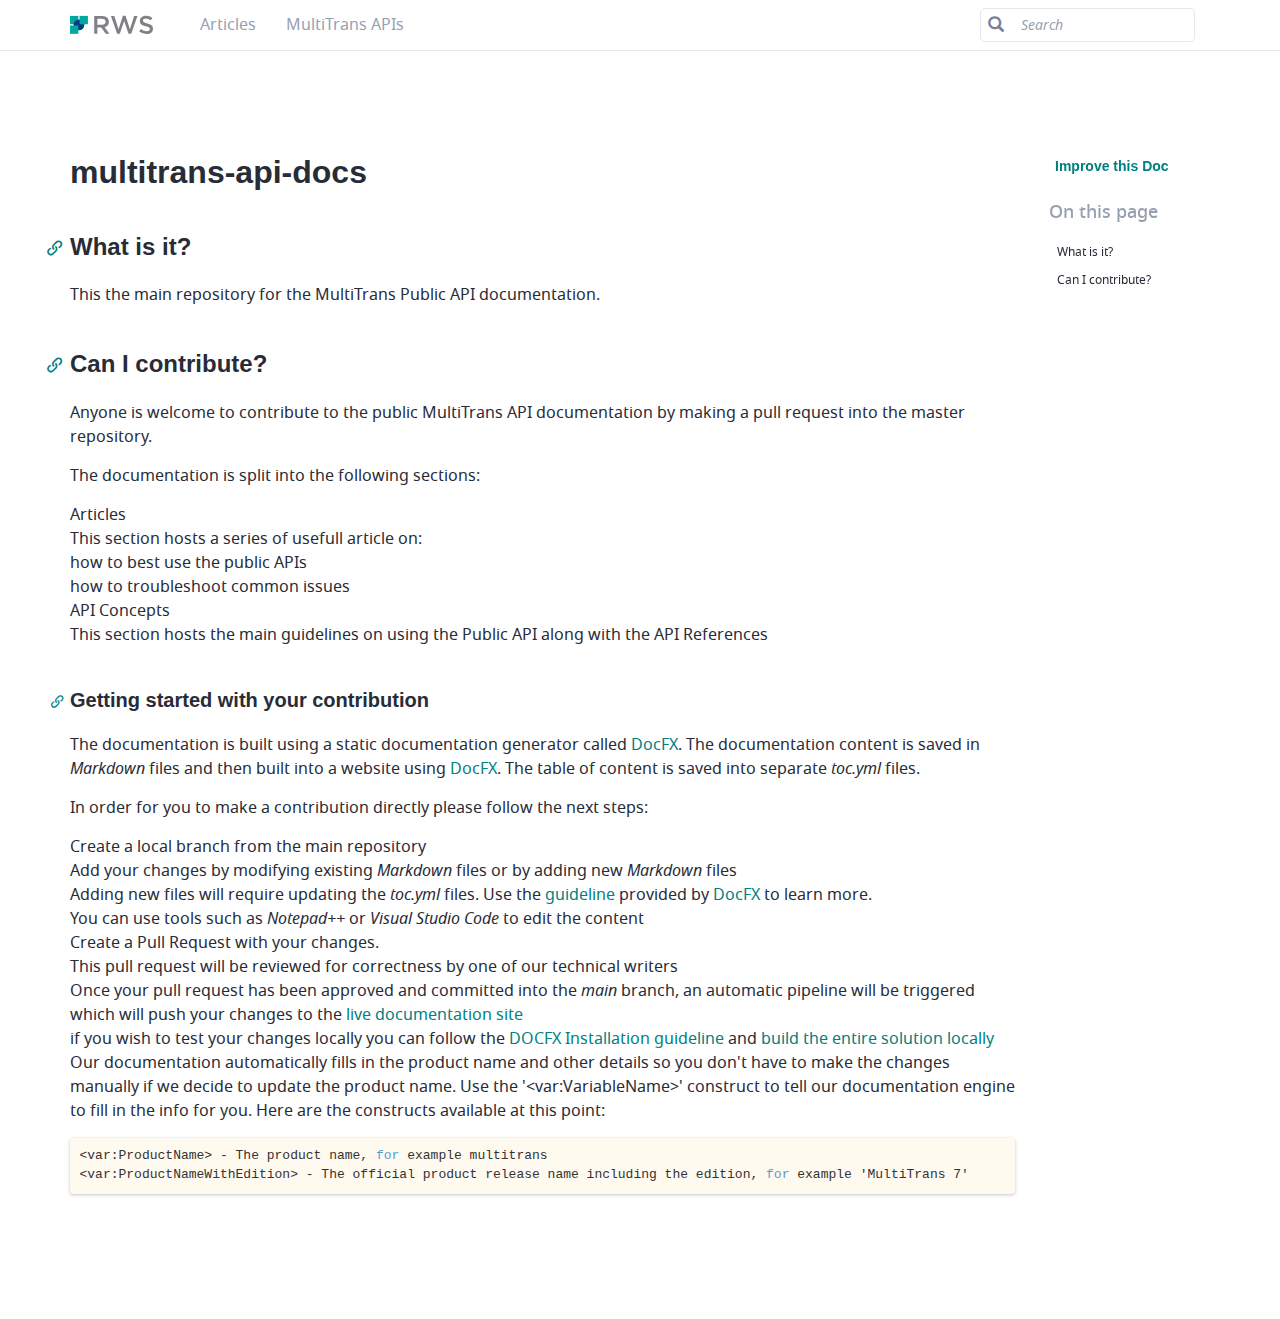
==== README.html @ 947f11ae "Update generated documentation" ====
﻿<!DOCTYPE html>
<!--[if IE]><![endif]-->
<html>
  
  <head>
    <meta charset="utf-8">
    <meta http-equiv="X-UA-Compatible" content="IE=edge,chrome=1">
    <title>multitrans-api-docs </title>
    <meta name="viewport" content="width=device-width">
    <meta name="title" content="multitrans-api-docs ">
    <meta name="generator" content="docfx 2.58.4.0">
    
    <link rel="shortcut icon" href="favicon.ico">
    <link rel="stylesheet" href="styles/docfx.vendor.css">
    <link rel="stylesheet" href="styles/docfx.css">
    <link rel="stylesheet" href="styles/main.css">
    <meta property="docfx:navrel" content="toc.html">
    <meta property="docfx:tocrel" content="toc.html">
    
    <meta property="docfx:rel" content="">
    
  </head>
  <body data-spy="scroll" data-target="#affix" data-offset="120">
    <div id="wrapper">
      <header>
        
        <nav id="autocollapse" class="navbar navbar-inverse ng-scope" role="navigation">
          <div class="container">
            <div class="navbar-header">
              <button type="button" class="navbar-toggle" data-toggle="collapse" data-target="#navbar">
                <span class="sr-only">Toggle navigation</span>
                <span class="icon-bar"></span>
                <span class="icon-bar"></span>
                <span class="icon-bar"></span>
              </button>
              
              <a class="navbar-brand" href="index.html">
                <img id="logo" class="svg" src="logo.svg" alt="">
              </a>
            </div>
            <div class="collapse navbar-collapse" id="navbar">
              <form class="navbar-form navbar-right" role="search" id="search">
                <div class="form-group">
                  <span class="glyphicon glyphicon-search search-icon"></span>
                  <input type="text" class="form-control" id="search-query" placeholder="Search" autocomplete="off">
                </div>
              </form>
            </div>
          </div>
        </nav>
        
        <div class="subnav navbar-default">
          <div class="container hide-when-search">
            <div class="breadcrumb-container" id="breadcrumb">
              <ul class="breadcrumb col-md-10">
                <li></li>
              </ul>
            </div>
          </div>
        </div>
      </header>
      <div class="container body-content">
        
        <div id="search-results">
          <div class="search-list">Search Results for <span></span></div>
          <div class="sr-items">
            <p><i class="glyphicon glyphicon-refresh index-loading"></i></p>
          </div>
          <ul id="pagination" data-first="First" data-prev="Previous" data-next="Next" data-last="Last"></ul>
        </div>
      </div>
      <div role="main" class="container body-content hide-when-search">
        <div class="article row grid">
          <div class="col-md-10">
            <article class="content wrap" id="_content" data-uid="">
<h1 id="multitrans-api-docs">multitrans-api-docs</h1>

<h2 id="what-is-it">What is it?</h2>
<p>This the main repository for the MultiTrans Public API documentation.</p>
<h2 id="can-i-contribute">Can I contribute?</h2>
<p>Anyone is welcome to contribute to the public MultiTrans API documentation by making a pull request into the master repository.</p>
<p>The documentation is split into the following sections:</p>
<ul>
<li>Articles<ul>
<li>This section hosts a series of usefull article on:<ul>
<li>how to best use the public APIs</li>
<li>how to troubleshoot common issues</li>
</ul>
</li>
</ul>
</li>
<li>API Concepts<ul>
<li>This section hosts the main guidelines on using the Public API along with the API References</li>
</ul>
</li>
</ul>
<h3 id="getting-started-with-your-contribution">Getting started with your contribution</h3>
<p>The documentation is built using a static documentation generator called <a href="https://dotnet.github.io/docfx/">DocFX</a>. 
The documentation content is saved in <em>Markdown</em> files and then built into a website using <a href="https://dotnet.github.io/docfx/">DocFX</a>. The table of content is saved into separate <em>toc.yml</em> files.</p>
<p>In order for you to make a contribution directly please follow the next steps:</p>
<ul>
<li>Create a local branch from the main repository</li>
<li>Add your changes by modifying existing <em>Markdown</em> files or by adding new <em>Markdown</em> files<ul>
<li>Adding new files will require updating the <em>toc.yml</em> files. Use the <a href="https://dotnet.github.io/docfx/tutorial/intro_toc.html">guideline</a> provided by <a href="https://dotnet.github.io/docfx/">DocFX</a> to learn more. </li>
<li>You can use tools such as <em>Notepad++</em> or <em>Visual Studio Code</em> to edit the content</li>
</ul>
</li>
<li>Create a Pull Request with your changes. <ul>
<li>This pull request will be reviewed for correctness by one of our technical writers</li>
</ul>
</li>
<li>Once your pull request has been approved and committed into the <em>main</em> branch, an automatic pipeline will be triggered which will push your changes to the <a href="https://rws.github.io/studio-api-docs/index.html">live documentation site</a></li>
<li>if you wish to test your changes locally you can follow the <a href="https://dotnet.github.io/docfx/tutorial/docfx_getting_started.html">DOCFX Installation guideline</a> and <a href="https://dotnet.github.io/docfx/tutorial/walkthrough/walkthrough_create_a_docfx_project.html">build the entire solution locally</a></li>
<li><p>Our documentation automatically fills in the product name and other details so you don&#39;t have to make the changes manually if we decide to update the product name. Use the &#39;&lt;var:VariableName&gt;&#39; construct to tell our documentation engine to fill in the info for you. Here are the constructs available at this point:</p>
<pre><code>&lt;var:ProductName&gt; - The product name, for example multitrans
&lt;var:ProductNameWithEdition&gt; - The official product release name including the edition, for example &#39;MultiTrans 7&#39;
</code></pre></li>
</ul>
</article>
          </div>
          
          <div class="hidden-sm col-md-2" role="complementary">
            <div class="sideaffix">
              <div class="contribution">
                <ul class="nav">
                  <li>
                    <a href="https://github.com/RWS/multitrans-api-docs/blob/main/README.md/#L1" class="contribution-link">Improve this Doc</a>
                  </li>
                </ul>
              </div>
              <nav class="bs-docs-sidebar hidden-print hidden-xs hidden-sm affix" id="affix">
                <h4>On this page</h4>
                <div></div>
              </nav>
            </div>
          </div>
        </div>
      </div>
      
      <footer>
        <div class="grad-bottom"></div>
        <div class="footer">
          <div class="container">
            <span class="pull-right">
              <a href="#top">Back to top</a>
            </span>
            
            <span>Generated by <strong>DocFX</strong></span>
          </div>
        </div>
      </footer>
    </div>
    
    <script type="text/javascript" src="styles/docfx.vendor.js"></script>
    <script type="text/javascript" src="styles/docfx.js"></script>
    <script type="text/javascript" src="styles/main.js"></script>
  </body>
</html>
---- styles/docfx.css ----
/* Copyright (c) Microsoft Corporation. All Rights Reserved. Licensed under the MIT License. See License.txt in the project root for license information. */
/* COLOR VARIABLES*/
:root {
  --header-bg-color: #fff;
  --header-ft-color: #979FB2;
  --input-text: #758099;
  --highlight-light: #008080;
  --highlight-dark: #006666;
  --accent-dim: #E6E8ED;
  --accent-super-dim: #F4F5F7;
  --font-color: #282C36;
  --card-box-shadow: 0 1px 2px 0 rgba(61, 65, 68, 0.06), 0 1px 3px 1px rgba(61, 65, 68, 0.16);
  --search-box-shadow: 0 1px 2px 0 rgba(41, 45, 48, 0.36), 0 1px 3px 1px rgba(41, 45, 48, 0.46);
  --transition: 350ms;
}

html,
body {
  font-family: 'Segoe UI', Tahoma, Helvetica, sans-serif;
  height: 100%;
}

button,
a {
  color: var(--highlight-light);
  cursor: pointer;
}

button:hover,
button:focus,
a:hover,
a:focus {
  color: var(--highlight-dark);
  text-decoration: none;
}

a.disable,
a.disable:hover {
  text-decoration: none;
  cursor: default;
  color: #000000;
}

h1,
h2,
h3,
h4,
h5,
h6,
.text-break {
  word-wrap: break-word;
  word-break: break-word;
}

h1 mark,
h2 mark,
h3 mark,
h4 mark,
h5 mark,
h6 mark {
  padding: 0;
}

.inheritance .level0:before,
.inheritance .level1:before,
.inheritance .level2:before,
.inheritance .level3:before,
.inheritance .level4:before,
.inheritance .level5:before {
  content: '↳';
  margin-right: 5px;
}

.inheritance .level0 {
  margin-left: 0em;
}

.inheritance .level1 {
  margin-left: 1em;
}

.inheritance .level2 {
  margin-left: 2em;
}

.inheritance .level3 {
  margin-left: 3em;
}

.inheritance .level4 {
  margin-left: 4em;
}

.inheritance .level5 {
  margin-left: 5em;
}

.level0.summary {
  margin: 2em 0 2em 0;
}

.level1.summary {
  margin: 1em 0 1em 0;
}

span.parametername,
span.paramref,
span.typeparamref {
  font-style: italic;
}

span.languagekeyword {
  font-weight: bold;
}

.hljs {
  display: inline;
  background-color: inherit;
  padding: 0;
}

/* additional spacing fixes */
.btn+.btn {
  margin-left: 10px;
}

.btn.pull-right {
  margin-left: 10px;
  margin-top: 5px;
}

.table {
  margin-bottom: 10px;
}

table p {
  margin-bottom: 0;
}

table a {
  display: inline-block;
}

/* Make hidden attribute compatible with old browser.*/
[hidden] {
  display: none !important;
}

h1,
.h1,
h2,
.h2,
h3,
.h3 {
  margin-top: 15px;
  margin-bottom: 10px;
  font-weight: 400;
}

h4,
.h4,
h5,
.h5,
h6,
.h6 {
  margin-top: 10px;
  margin-bottom: 5px;
}

.navbar {
  margin-bottom: 0;
}

#wrapper {
  min-height: 100%;
  position: relative;
}

/* blends header footer and content together with gradient effect */
.grad-top {
  /* For Safari 5.1 to 6.0 */
  /* For Opera 11.1 to 12.0 */
  /* For Firefox 3.6 to 15 */
  background: linear-gradient(rgba(0, 0, 0, 0.05), rgba(0, 0, 0, 0));
  /* Standard syntax */
  height: 5px;
}

.grad-bottom {
  /* For Safari 5.1 to 6.0 */
  /* For Opera 11.1 to 12.0 */
  /* For Firefox 3.6 to 15 */
  background: linear-gradient(rgba(0, 0, 0, 0), rgba(0, 0, 0, 0.05));
  /* Standard syntax */
  height: 5px;
}

.divider {
  margin: 0 5px;
  color: #cccccc;
}

hr {
  border-color: #cccccc;
}

header {
  position: fixed;
  top: 0;
  left: 0;
  right: 0;
  z-index: 1000;
}

header .navbar {
  border-width: 0 0 1px 0;
  border-radius: 0;
  border-color: var(--accent-dim);
  border-style: solid;
}

.navbar-brand {
  font-size: inherit;
  padding: 0;
}

.navbar-collapse {
  margin: 0 -15px;
}

.subnav {
  min-height: 40px;
}

.subnav .container .breadcrumb-container {
  margin-left: 280px;
  padding: 0 15px;
}

@media only screen and (max-width: 768px) {
  .subnav .container .breadcrumb-container {
    margin-left: 0;
  }
}

.inheritance h5,
.inheritedMembers h5 {
  padding-bottom: 5px;
  border-bottom: 1px solid #ccc;
}

article h1,
article h2,
article h3,
article h4 {
  margin-top: 25px;
}

article h4 {
  border: 0;
  font-weight: bold;
  margin-top: 2em;
}

article span.small.pull-right {
  margin-top: 20px;
}

article section {
  margin-left: 1em;
}

/*.expand-all {
  padding: 10px 0;
}*/
.breadcrumb {
  margin: 0;
  padding: 10px 0;
  background-color: inherit;
  white-space: nowrap;
  font-size: .8125rem;
}

.breadcrumb>li+li:before {
  content: "›";
  font-size: 1.2rem;
  line-height: 1rem;
  color: var(--highlight-light);
}

.breadcrumb>li+li:hover:before {
  color: var(--highlight-dark);
}

#autocollapse.collapsed .navbar-header {
  float: none;
}

#autocollapse.collapsed .navbar-toggle {
  display: block;
}

#autocollapse.collapsed .navbar-collapse {
  border-top: 1px solid transparent;
  box-shadow: inset 0 1px 0 rgba(255, 255, 255, 0.1);
}

#autocollapse.collapsed .navbar-collapse.collapse {
  display: none !important;
}

#autocollapse.collapsed .navbar-nav {
  float: none !important;
  margin: 7.5px -15px;
}

#autocollapse.collapsed .navbar-nav>li {
  float: none;
}

#autocollapse.collapsed .navbar-nav>li>a {
  padding-top: 10px;
  padding-bottom: 10px;
}

#autocollapse.collapsed .collapse.in,
#autocollapse.collapsed .collapsing {
  display: block !important;
}

#autocollapse.collapsed .collapse.in .navbar-right,
#autocollapse.collapsed .collapsing .navbar-right {
  float: none !important;
}

#autocollapse .form-group {
  position: relative;
  width: 100%;
}

#autocollapse .form-control {
  width: 100%;
}

#autocollapse .navbar-header {
  margin-left: 0;
  margin-right: 2rem;
}

#autocollapse .navbar-brand {
  margin-left: 0;
}

#autocollapse .navbar-brand svg {
  max-height: 50px;
}

.collapse.in,
.collapsing {
  text-align: left;
}

@media (min-width:768px) {

  .collapse.in,
  .collapsing {
    text-align: left;
  }
}

.collapsing .navbar-form {
  margin: 0 auto;
  max-width: 400px;
  padding: 10px 15px;
  box-shadow: inset 0 1px 0 rgba(255, 255, 255, 0.1), 0 1px 0 rgba(255, 255, 255, 0.1);
}

.collapsed .collapse.in .navbar-form {
  margin: 0 auto;
  max-width: 400px;
  padding: 10px 15px;
  box-shadow: inset 0 1px 0 rgba(255, 255, 255, 0.1), 0 1px 0 rgba(255, 255, 255, 0.1);
}

.navbar .navbar-nav {
  display: inline-block;
}

.docs-search {
  background: white;
  vertical-align: middle;
}

.docs-search>.search-query {
  font-size: 14px;
  border: 0;
  width: 120%;
  color: #555;
}

.docs-search>.search-query:focus {
  outline: 0;
}

.search-results-frame {
  clear: both;
  display: table;
  width: 100%;
}

.search-results.ng-hide {
  display: none;
}

.search-results-container {
  padding-bottom: 1em;
  border-top: 1px solid #111;
  background: rgba(25, 25, 25, 0.5);
}

.search-results-container .search-results-group {
  padding-top: 50px !important;
  padding: 10px;
}

.search-results-group-heading {
  font-family: "Open Sans";
  padding-left: 10px;
  color: white;
}

.search-close {
  position: absolute;
  left: 50%;
  margin-left: -100px;
  color: white;
  text-align: center;
  padding: 5px;
  background: #333;
  border-top-right-radius: 5px;
  border-top-left-radius: 5px;
  width: 200px;
  box-shadow: 0 0 10px #111;
}

#search {
  display: none;
}

/* Search results display*/
#search-results {
  max-width: 960px !important;
  margin-top: 120px;
  margin-bottom: 115px;
  margin-left: auto;
  margin-right: auto;
  line-height: 1.8;
  display: none;
}

#search-results>.search-list {
  text-align: center;
  font-size: 2.5rem;
  margin-bottom: 50px;
}

#search-results p {
  text-align: center;
}

#search-results p .index-loading {
  animation: index-loading 1.5s infinite linear;
  -webkit-animation: index-loading 1.5s infinite linear;
  -o-animation: index-loading 1.5s infinite linear;
  font-size: 2.5rem;
}

@keyframes index-loading {
  from {
    transform: scale(1) rotate(0deg);
  }

  to {
    transform: scale(1) rotate(360deg);
  }
}

@-webkit-keyframes index-loading {
  from {
    -webkit-transform: rotate(0deg);
  }

  to {
    -webkit-transform: rotate(360deg);
  }
}

@-o-keyframes index-loading {
  from {
    -o-transform: rotate(0deg);
  }

  to {
    -o-transform: rotate(360deg);
  }
}

#search-results .sr-items {
  font-size: 24px;
}

.sr-item {
  margin-bottom: 25px;
}

.sr-item>.item-href {
  font-size: 14px;
  color: var(--highlight-light);
}

.sr-item>.item-brief {
  font-size: 13px;
}

.pagination>li>a {
  color: #47A7A0
}

.pagination>.active>a {
  background-color: #47A7A0;
  border-color: #47A7A0;
}

.fixed_header {
  position: fixed;
  width: 100%;
  padding-bottom: 10px;
  padding-top: 10px;
  margin: 0px;
  top: 0;
  z-index: 9999;
  left: 0;
}

.fixed_header+.toc {
  margin-top: 50px;
  margin-left: 0;
}

.sidenav,
.fixed_header,
.toc {
  background-color: var(----accent-super-dim);
}

.sidetoc {
  position: fixed;
  width: 260px;
  top: 150px;
  bottom: 0;
  overflow-x: hidden;
  overflow-y: auto;
  background-color: var(----accent-super-dim);
  border-left: 1px solid #e7e7e7;
  border-right: 1px solid #e7e7e7;
  z-index: 1;
}

.sidetoc.shiftup {
  bottom: 70px;
}

body .toc {
  background-color: var(----accent-super-dim);
  overflow-x: hidden;
}

.sidetoggle.ng-hide {
  display: block !important;
}

.sidetoc-expand>.caret {
  margin-left: 0px;
  margin-top: -2px;
}

.sidetoc-expand>.caret-side {
  border-left: 4px solid;
  border-top: 4px solid transparent;
  border-bottom: 4px solid transparent;
  margin-left: 4px;
  margin-top: -4px;
}

.sidetoc-heading {
  font-weight: 500;
}

.toc {
  margin: 0;
  padding: 0;
}

.expand-stub {
  position: absolute;
  right: -1.5rem;
}

.toc .nav>li>a.sidetoc-expand {
  position: absolute;
  top: 0;
  left: 0;
}

.toc .nav>li>a {
  color: #666666;
  margin-left: 5px;
  display: block;
  padding: 0;
}

.toc .nav>li>a:hover,
.toc .nav>li>a:focus {
  color: #000000;
  background: none;
  text-decoration: inherit;
}

.toc .nav>li.active>a {
  color: #337ab7;
}

.toc .nav>li.active>a:hover,
.toc .nav>li.active>a:focus {
  color: #23527c;
}

.toc .nav>li>.expand-stub {
  cursor: pointer;
}

.toc .nav>li.active>.expand-stub::before,
.toc .nav>li.in>.expand-stub::before,
.toc .nav>li.in.active>.expand-stub::before,
.toc .nav>li.filtered>.expand-stub::before {
  transform: rotate(90deg);
}

.toc .nav>li>.expand-stub::before,
.toc .nav>li.active>.expand-stub::before {
  color: var(--highlight-light);
  color: var(--font-color);
  display: inline-block;
  height: .9rem;
  width: 1.2rem;
  text-align: center;
  overflow: hidden;
  content: "›";
  font-size: 1.5rem;
  line-height: .9rem;
  transform: rotate(0deg);
  transition: 350ms ease-out;
}

.toc .nav>li.filtered>ul,
.toc .nav>li.in>ul {
  display: block;
}

.toc .nav>li>ul {
  display: none;
}

.toc ul {
  font-size: 12px;
  margin: 0 auto 0 5%;
  max-width: 80%;
  width: auto;
  min-width: 232px;
}

@media (min-width:768px) {
  .toc>ul {
    min-width: unset;
    width: 80%;
    max-width: unset;
  }
}

.toc .level1>li {
  font-weight: bold;
  margin-top: 10px;
  padding-bottom: 5px;
  position: relative;
  font-size: 16px;
  border-bottom: 1px solid var(--accent-dim);
}


.toc .level1 ul {
  position: relative;
  font-weight: normal;
  margin: 0 0 0 auto;
  max-width: unset;
  width: 95%;
  min-width: unset;
  font-size: 14px;
}

@media (min-width:768px) {
  .toc ul {
    margin: 5px 0 0 0;
  }

  .toc .level1 ul {
    width: 90%;
    min-width: unset;
  }

  .toc .level1>li {
    border-bottom: unset;
  }
}

.toc .level2 li {
  position: relative;
  padding: .35rem 0;
}

.toc .level2 li:before {
  content: " ";
  position: absolute;
  display: block;
  left: -8px;
  height: 100%;
  width: 1px;
  background-color: var(--accent-dim);
}

.toc .level2 li:last-of-type:before {
  height: 11px;
}

.toc .level2 li:after {
  content: " ";
  position: absolute;
  left: -5px;
  top: 16px;
  height: 1px;
  width: .5rem;
  background-color: var(--accent-dim);
}

@media (min-width:768px) {
  .toc .level2 li:after {
    left: -8px;
  }
}

.toc-toggle {
  display: none;
  margin: 0 15px 0px 15px;
}

.sidefilter {
  position: fixed;
  top: 90px;
  width: 260px;
  padding: 15px;
  border-left: 1px solid #e7e7e7;
  border-right: 1px solid #e7e7e7;
  z-index: 1;
}

@media (min-width:768px) {
  .sidefilter {
    padding: 15px 2rem 15px 0;
  }
}

.toc-filter {
  border-radius: 5px;
  background: #fff;
  color: var(--input-text);
  padding: 5px;
  position: relative;
  margin: 0 5px 0 5px;
}

.toc-filter>input {
  color: var(--input-text);
  padding-left: 2.3rem;
  padding-right: 1rem;
  width: 100%;
}

.toc-filter>input:focus {
  outline: 0;
}

.toc-filter>.filter-icon {
  position: absolute;
}

.toc-filter>.clear-icon {
  position: absolute;
  text-align: center;
  height: 1rem;
  width: 1.5rem;
  top: .9rem;
  right: 1.2rem;
  background-color: #fff;
}

.article {
  margin-top: 120px;
  margin-bottom: 115px;
}

#_content>a {
  margin-top: 105px;
}

.article.grid-right {
  margin-left: 280px;
}

.inheritance hr {
  margin-top: 5px;
  margin-bottom: 5px;
}

.article img {
  max-width: 100%;
  margin-top: 2rem;
  margin-bottom: 2rem;
}

.sideaffix {
  margin-top: 50px;
  font-size: 12px;
  max-height: 100%;
  overflow: hidden;
  top: 100px;
  bottom: 10px;
  position: fixed;
}

.sideaffix.shiftup {
  bottom: 70px;
}

.affix {
  position: relative;
  height: 100%;
}

.sideaffix>div.contribution {
  margin-bottom: 20px;
}

.sideaffix>div.contribution>ul>li>a.contribution-link {
  padding: 6px 10px;
  font-weight: bold;
  font-size: 14px;
}

.sideaffix>div.contribution>ul>li>a.contribution-link:hover {
  background-color: #ffffff;
}

.sideaffix ul.nav>li>a:focus {
  background: none;
}

.affix h5 {
  font-weight: bold;
  text-transform: uppercase;
  padding-left: 10px;
  font-size: 12px;
}

.affix>ul.level1 {
  overflow: hidden;
  padding-bottom: 10px;
  height: calc(100% - 100px);
}

.affix ul>li>a:before {
  color: #cccccc;
  position: absolute;
}

.affix ul>li>a:hover {
  background: none;
  color: var(--highlight-light);
}

.affix ul>li.active>a,
.affix ul>li.active>a:before {
  font-weight: 500;
  color: var(--highlight-light);
}

.affix ul>li.active>a:hover {
  color: var(--highlight-dark);
}

.affix ul>li>a {
  padding: 5px 12px;
  color: var(--font-color);
}

.affix>ul>li.active:last-child {
  margin-bottom: 50px;
}

.affix>ul>li>a:before {
  content: "|";
  font-size: 16px;
  top: 1px;
  left: 0;
}

.affix>ul>li.active>a,
.affix>ul>li.active>a:before {
  color: #337ab7;
  font-weight: bold;
}

.affix ul ul>li>a {
  padding: 2px 15px;
}

.affix ul ul>li>a:before {
  content: ">";
  font-size: 14px;
  top: -1px;
  left: 5px;
}

.affix ul>li>a:before,
.affix ul ul {
  display: none;
}

.affix ul>li.active>ul,
.affix ul>li.active>a:before,
.affix ul>li>a:hover:before {
  display: block;
  white-space: nowrap;
}

.codewrapper {
  position: relative;
}

.trydiv {
  height: 0px;
}

.tryspan {
  position: absolute;
  top: 0px;
  right: 0px;
  border-style: solid;
  border-radius: 0px 4px;
  box-sizing: border-box;
  border-width: 1px;
  border-color: #cccccc;
  text-align: center;
  padding: 2px 8px;
  background-color: white;
  font-size: 12px;
  cursor: pointer;
  z-index: 100;
  display: none;
  color: #767676;
}

.tryspan:hover {
  background-color: #3b8bd0;
  color: white;
  border-color: #3b8bd0;
}

.codewrapper:hover .tryspan {
  display: block;
}

.sample-response .response-content {
  max-height: 200px;
}

footer {
  position: absolute;
  left: 0;
  right: 0;
  bottom: 0;
  z-index: 1000;
}

.footer {
  border-top: 1px solid #e7e7e7;
  background-color: #f8f8f8;
  padding: 15px 0;
}

@media (min-width: 768px) {
  #sidetoggle.collapse {
    display: block;
  }

  .topnav .navbar-nav {
    float: none;
    white-space: nowrap;
  }

  .topnav .navbar-nav>li {
    float: none;
    display: inline-block;
  }
}

@media only screen and (max-width: 768px) {
  #mobile-indicator {
    display: block;
  }

  /* TOC display for responsive */
  .article {
    margin-top: 30px !important;
  }

  header {
    position: static;
  }

  .topnav {
    text-align: center;
  }

  .sidenav {
    padding: 15px 0;
    margin-left: -15px;
    margin-right: -15px;
  }

  .sidefilter {
    position: static;
    width: auto;
    float: none;
    border: none;
  }

  .sidetoc {
    position: static;
    width: auto;
    float: none;
    padding-bottom: 0px;
    border: none;
  }

  .toc .nav>li>a {
    display: inline-block;
  }

  .toc li:after {
    margin-left: -3px;
    margin-right: 5px;
    content: " ";
    color: #666666;
  }

  .toc .level1>li {
    display: block;
  }

  .toc .level1>li:after {
    display: none;
  }

  .article.grid-right {
    margin-left: 0;
  }

  .grad-top,
  .grad-bottom {
    display: none;
  }

  .toc-toggle {
    display: block;
  }

  .sidetoggle.ng-hide {
    display: none !important;
  }

  /*.expand-all {
    display: none;
  }*/
  .sideaffix {
    display: none;
  }

  .mobile-hide {
    display: none;
  }

  .breadcrumb {
    white-space: inherit;
  }

  /* workaround for #hashtag url is no longer needed*/
  h1:before,
  h2:before,
  h3:before,
  h4:before {
    content: '';
    display: none;
  }
}

/* For toc iframe */
@media (max-width: 260px) {
  .toc .level2>li {
    display: block;
  }

  .toc .level2>li:after {
    display: none;
  }
}

/* Code snippet */
code {
  color: #717374;
  background-color: #f1f2f3;
}

a code {
  color: #337ab7;
  background-color: #f1f2f3;
}

a code:hover {
  text-decoration: underline;
}

.hljs-keyword {
  color: rgb(86, 156, 214);
}

.hljs-string {
  color: rgb(214, 157, 133);
}

pre {
  border: 0;
}

/* For code snippet line highlight */
pre>code .line-highlight {
  background-color: #ffffcc;
}

/* Alerts */
.alert h5 {
  text-transform: uppercase;
  font-weight: bold;
  margin-top: 0;
}

.alert h5:before {
  position: relative;
  top: 1px;
  display: inline-block;
  font-family: 'Glyphicons Halflings';
  line-height: 1;
  -webkit-font-smoothing: antialiased;
  -moz-osx-font-smoothing: grayscale;
  margin-right: 5px;
  font-weight: normal;
}

.alert-info h5:before {
  content: "\e086"
}

.alert-warning h5:before {
  content: "\e127"
}

.alert-danger h5:before {
  content: "\e107"
}

/* For Embedded Video */
div.embeddedvideo {
  padding-top: 56.25%;
  position: relative;
  width: 100%;
}

div.embeddedvideo iframe {
  position: absolute;
  top: 0;
  left: 0;
  right: 0;
  bottom: 0;
  width: 100%;
  height: 100%;
}

/* For printer */
@media print {
  .article.grid-right {
    margin-top: 0px;
    margin-left: 0px;
  }

  .sideaffix {
    display: none;
  }

  .mobile-hide {
    display: none;
  }

  .footer {
    display: none;
  }
}

/* For tabbed content */

.tabGroup {
  margin-top: 1rem;
}

.tabGroup ul[role="tablist"] {
  margin: 0;
  padding: 0;
  list-style: none;
}

.tabGroup ul[role="tablist"]>li {
  list-style: none;
  display: inline-block;
}

.tabGroup a[role="tab"] {
  color: #6e6e6e;
  box-sizing: border-box;
  display: inline-block;
  padding: 5px 7.5px;
  text-decoration: none;
  border-bottom: 2px solid #fff;
}

.tabGroup a[role="tab"]:hover,
.tabGroup a[role="tab"]:focus,
.tabGroup a[role="tab"][aria-selected="true"] {
  border-bottom: 2px solid #0050C5;
}

.tabGroup a[role="tab"][aria-selected="true"] {
  color: #222;
}

.tabGroup a[role="tab"]:hover,
.tabGroup a[role="tab"]:focus {
  color: #0050C5;
}

.tabGroup a[role="tab"]:focus {
  outline: 1px solid #0050C5;
  outline-offset: -1px;
}

@media (min-width: 768px) {
  .tabGroup a[role="tab"] {
    padding: 5px 15px;
  }
}

.tabGroup section[role="tabpanel"] {
  border: 1px solid #e0e0e0;
  padding: 15px;
  margin: 0;
  overflow: hidden;
}

.tabGroup section[role="tabpanel"]>.codeHeader,
.tabGroup section[role="tabpanel"]>pre {
  margin-left: -16px;
  margin-right: -16px;
}

.tabGroup section[role="tabpanel"]> :first-child {
  margin-top: 0;
}

.tabGroup section[role="tabpanel"]>pre:last-child {
  display: block;
  margin-bottom: -16px;
}

.mainContainer[dir='rtl'] main ul[role="tablist"] {
  margin: 0;
}

/* Color theme */

/* These are not important, tune down **/
.decalaration,
.fieldValue,
.parameters,
.returns {
  color: #a2a2a2;
}

/* Major sections, increase visibility **/
#fields,
#properties,
#methods,
#events {
  font-weight: bold;
  margin-top: 2em;
}
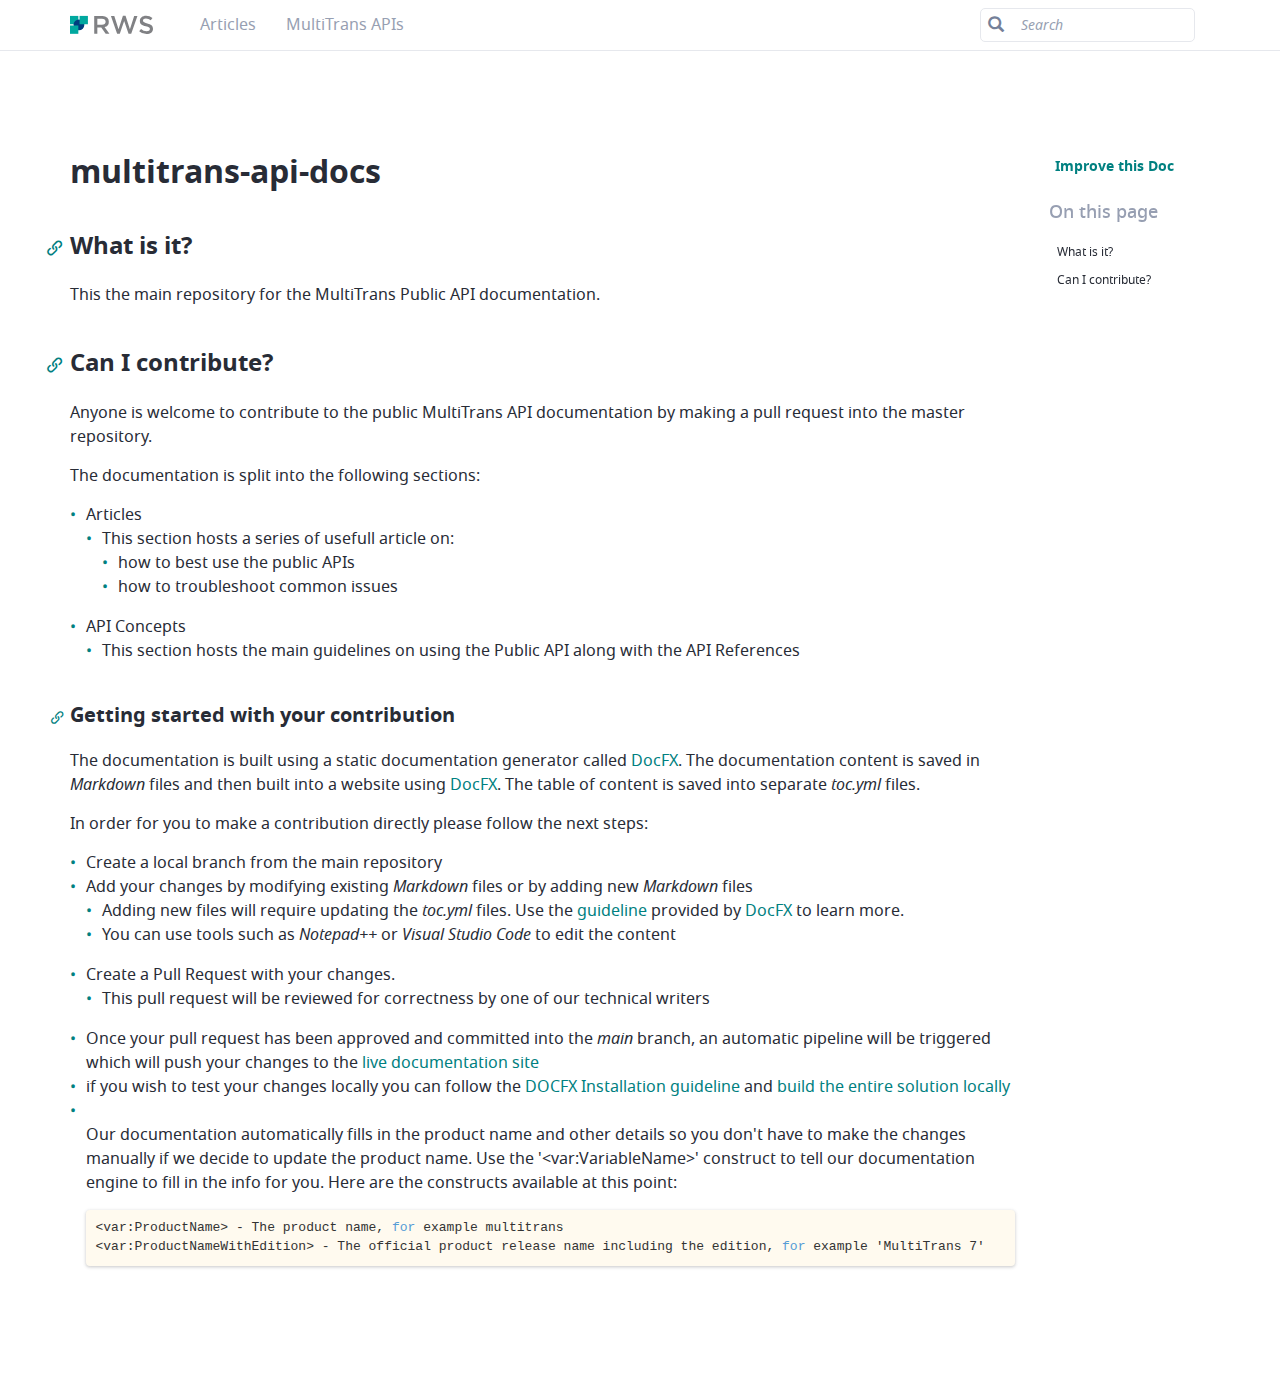
==== commit c710b0c1: "Update generated documentation" ====
--- a/README.html
+++ b/README.html
@@ -8,7 +8,7 @@
     <title>multitrans-api-docs </title>
     <meta name="viewport" content="width=device-width">
     <meta name="title" content="multitrans-api-docs ">
-    <meta name="generator" content="docfx 2.58.4.0">
+    <meta name="generator" content="docfx 2.58.5.0">
     
     <link rel="shortcut icon" href="favicon.ico">
     <link rel="stylesheet" href="styles/docfx.vendor.css">
--- a/styles/main.css
+++ b/styles/main.css
@@ -2,21 +2,21 @@
 
 @font-face {
   font-family: 'noto_sansregular';
-  src: url('[data-uri]') format('woff2'), url('[data-uri]') format('woff');
+  src: url('[data-uri]') format('woff2'), url('[data-uri]') format('woff');
   font-weight: 300;
   font-style: normal;
 }
 
 @font-face {
   font-family: 'noto_sansregular';
-  src: url('[data-uri]') format('woff2'), url('[data-uri]') format('woff');
+  src: url('[data-uri]') format('woff2'), url('[data-uri]') format('woff');
   font-weight: 300;
   font-style: italic;
 }
 
 @font-face {
   font-family: 'noto_sansregular';
-  src: url('[data-uri]') format('woff2'), url('[data-uri]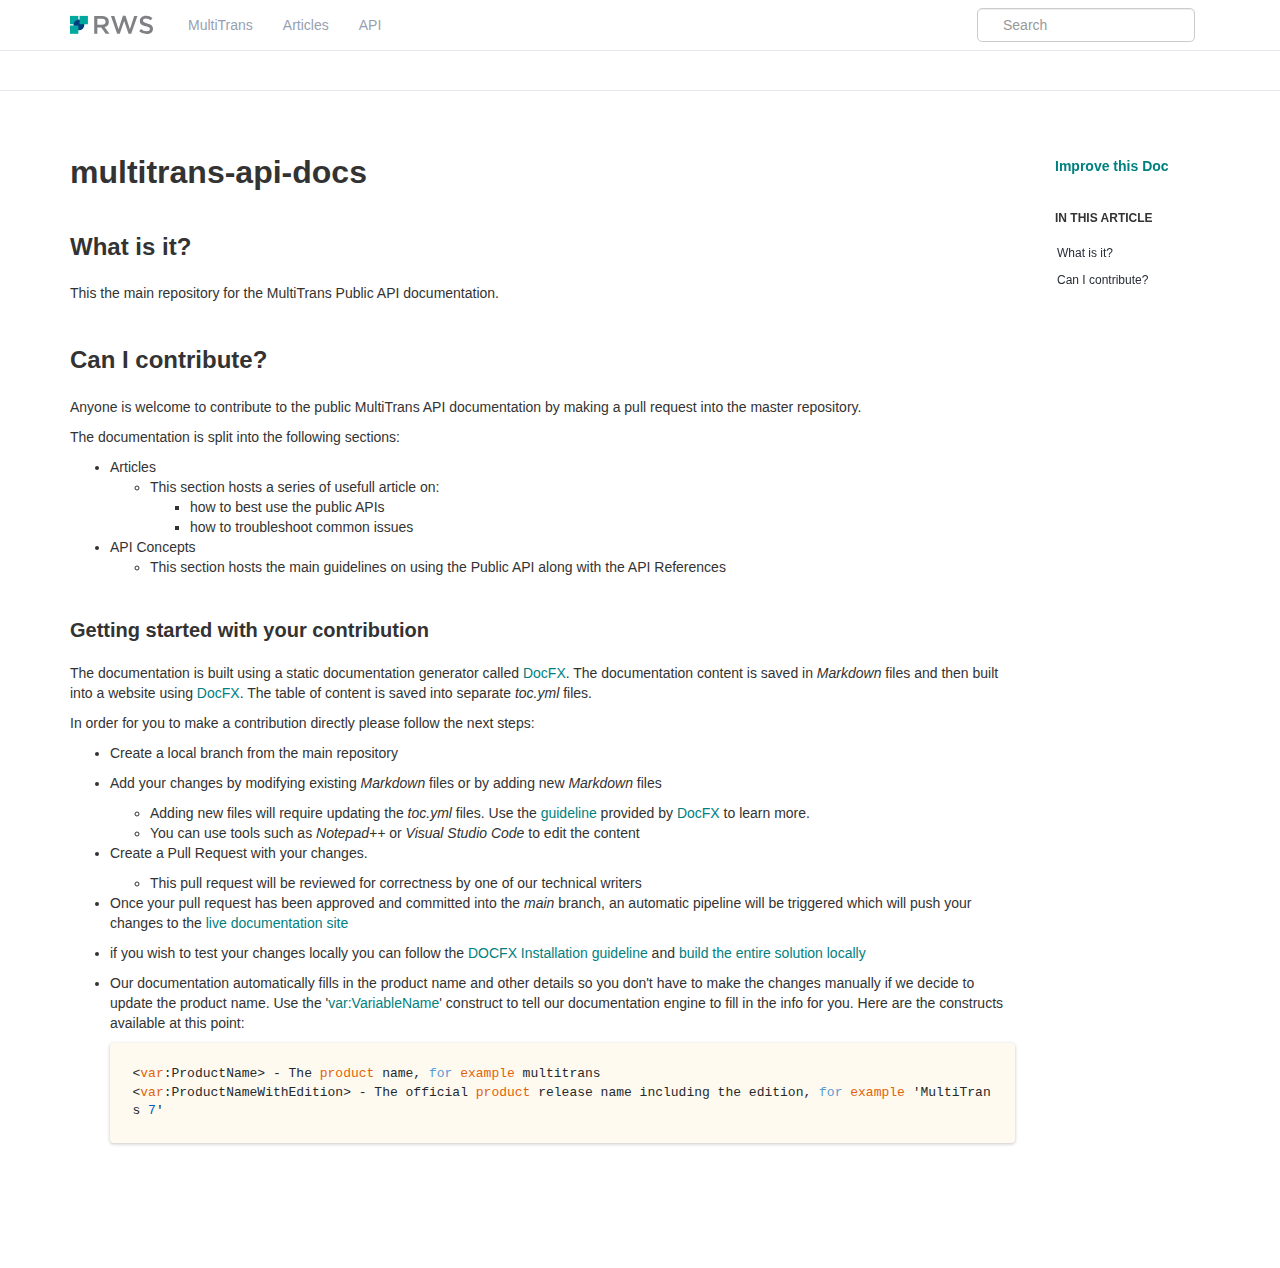
==== commit 69c81024: "Update generated documentation" ====
--- a/README.html
+++ b/README.html
@@ -1,29 +1,29 @@
-﻿<!DOCTYPE html>
+<!DOCTYPE html>
 <!--[if IE]><![endif]-->
 <html>
-  
+
   <head>
     <meta charset="utf-8">
-    <meta http-equiv="X-UA-Compatible" content="IE=edge,chrome=1">
-    <title>multitrans-api-docs </title>
-    <meta name="viewport" content="width=device-width">
-    <meta name="title" content="multitrans-api-docs ">
-    <meta name="generator" content="docfx 2.58.5.0">
+      <meta http-equiv="X-UA-Compatible" content="IE=edge,chrome=1">
+      <title>multitrans-api-docs </title>
+      <meta name="viewport" content="width=device-width">
+      <meta name="title" content="multitrans-api-docs ">
     
-    <link rel="shortcut icon" href="favicon.ico">
-    <link rel="stylesheet" href="styles/docfx.vendor.css">
-    <link rel="stylesheet" href="styles/docfx.css">
-    <link rel="stylesheet" href="styles/main.css">
-    <meta property="docfx:navrel" content="toc.html">
-    <meta property="docfx:tocrel" content="toc.html">
+    
+      <link rel="shortcut icon" href="favicon.ico">
+      <link rel="stylesheet" href="styles/docfx.vendor.min.css">
+      <link rel="stylesheet" href="styles/docfx.css">
+      <link rel="stylesheet" href="styles/main.css">
+      <meta property="docfx:navrel" content="toc.html">
+      <meta property="docfx:tocrel" content="toc.html">
     
     <meta property="docfx:rel" content="">
     
   </head>
   <body data-spy="scroll" data-target="#affix" data-offset="120">
     <div id="wrapper">
-      <header>
-        
+      <header>        
+
         <nav id="autocollapse" class="navbar navbar-inverse ng-scope" role="navigation">
           <div class="container">
             <div class="navbar-header">
@@ -33,42 +33,41 @@
                 <span class="icon-bar"></span>
                 <span class="icon-bar"></span>
               </button>
-              
-              <a class="navbar-brand" href="index.html">
+
+              <a class="navbar-brand" href="https://developers.rws.com/">
                 <img id="logo" class="svg" src="logo.svg" alt="">
               </a>
             </div>
             <div class="collapse navbar-collapse" id="navbar">
               <form class="navbar-form navbar-right" role="search" id="search">
                 <div class="form-group">
-                  <span class="glyphicon glyphicon-search search-icon"></span>
                   <input type="text" class="form-control" id="search-query" placeholder="Search" autocomplete="off">
                 </div>
               </form>
             </div>
           </div>
         </nav>
-        
-        <div class="subnav navbar-default">
-          <div class="container hide-when-search">
-            <div class="breadcrumb-container" id="breadcrumb">
-              <ul class="breadcrumb col-md-10">
-                <li></li>
-              </ul>
-            </div>
+
+        <div class="subnav navbar navbar-default">
+          <div class="container hide-when-search" id="breadcrumb">
+            <ul class="breadcrumb">
+              <li></li>
+            </ul>
           </div>
         </div>
       </header>
-      <div class="container body-content">
-        
-        <div id="search-results">
-          <div class="search-list">Search Results for <span></span></div>
-          <div class="sr-items">
-            <p><i class="glyphicon glyphicon-refresh index-loading"></i></p>
+
+        <div class="container body-content">
+
+          <div id="search-results">
+            <div class="search-list">Search Results for <span></span></div>
+            <div class="sr-items">
+              <p><i class="glyphicon glyphicon-refresh index-loading"></i></p>
+            </div>
+            <ul id="pagination" data-first=First data-prev=Previous data-next=Next data-last=Last></ul>
           </div>
-          <ul id="pagination" data-first="First" data-prev="Previous" data-next="Next" data-last="Last"></ul>
         </div>
-      </div>
+
       <div role="main" class="container body-content hide-when-search">
         <div class="article row grid">
           <div class="col-md-10">
@@ -81,44 +80,54 @@
 <p>Anyone is welcome to contribute to the public MultiTrans API documentation by making a pull request into the master repository.</p>
 <p>The documentation is split into the following sections:</p>
 <ul>
-<li>Articles<ul>
-<li>This section hosts a series of usefull article on:<ul>
+<li>Articles
+<ul>
+<li>This section hosts a series of usefull article on:
+<ul>
 <li>how to best use the public APIs</li>
 <li>how to troubleshoot common issues</li>
 </ul>
 </li>
 </ul>
 </li>
-<li>API Concepts<ul>
+<li>API Concepts
+<ul>
 <li>This section hosts the main guidelines on using the Public API along with the API References</li>
 </ul>
 </li>
 </ul>
 <h3 id="getting-started-with-your-contribution">Getting started with your contribution</h3>
-<p>The documentation is built using a static documentation generator called <a href="https://dotnet.github.io/docfx/">DocFX</a>. 
+<p>The documentation is built using a static documentation generator called <a href="https://dotnet.github.io/docfx/">DocFX</a>.
 The documentation content is saved in <em>Markdown</em> files and then built into a website using <a href="https://dotnet.github.io/docfx/">DocFX</a>. The table of content is saved into separate <em>toc.yml</em> files.</p>
 <p>In order for you to make a contribution directly please follow the next steps:</p>
 <ul>
-<li>Create a local branch from the main repository</li>
-<li>Add your changes by modifying existing <em>Markdown</em> files or by adding new <em>Markdown</em> files<ul>
-<li>Adding new files will require updating the <em>toc.yml</em> files. Use the <a href="https://dotnet.github.io/docfx/tutorial/intro_toc.html">guideline</a> provided by <a href="https://dotnet.github.io/docfx/">DocFX</a> to learn more. </li>
+<li><p>Create a local branch from the main repository</p>
+</li>
+<li><p>Add your changes by modifying existing <em>Markdown</em> files or by adding new <em>Markdown</em> files</p>
+<ul>
+<li>Adding new files will require updating the <em>toc.yml</em> files. Use the <a href="https://dotnet.github.io/docfx/tutorial/intro_toc.html">guideline</a> provided by <a href="https://dotnet.github.io/docfx/">DocFX</a> to learn more.</li>
 <li>You can use tools such as <em>Notepad++</em> or <em>Visual Studio Code</em> to edit the content</li>
 </ul>
 </li>
-<li>Create a Pull Request with your changes. <ul>
+<li><p>Create a Pull Request with your changes.</p>
+<ul>
 <li>This pull request will be reviewed for correctness by one of our technical writers</li>
 </ul>
 </li>
-<li>Once your pull request has been approved and committed into the <em>main</em> branch, an automatic pipeline will be triggered which will push your changes to the <a href="https://rws.github.io/studio-api-docs/index.html">live documentation site</a></li>
-<li>if you wish to test your changes locally you can follow the <a href="https://dotnet.github.io/docfx/tutorial/docfx_getting_started.html">DOCFX Installation guideline</a> and <a href="https://dotnet.github.io/docfx/tutorial/walkthrough/walkthrough_create_a_docfx_project.html">build the entire solution locally</a></li>
-<li><p>Our documentation automatically fills in the product name and other details so you don&#39;t have to make the changes manually if we decide to update the product name. Use the &#39;&lt;var:VariableName&gt;&#39; construct to tell our documentation engine to fill in the info for you. Here are the constructs available at this point:</p>
+<li><p>Once your pull request has been approved and committed into the <em>main</em> branch, an automatic pipeline will be triggered which will push your changes to the <a href="https://rws.github.io/studio-api-docs/index.html">live documentation site</a></p>
+</li>
+<li><p>if you wish to test your changes locally you can follow the <a href="https://dotnet.github.io/docfx/tutorial/docfx_getting_started.html">DOCFX Installation guideline</a> and <a href="https://dotnet.github.io/docfx/tutorial/walkthrough/walkthrough_create_a_docfx_project.html">build the entire solution locally</a></p>
+</li>
+<li><p>Our documentation automatically fills in the product name and other details so you don't have to make the changes manually if we decide to update the product name. Use the '<a href="var:VariableName">var:VariableName</a>' construct to tell our documentation engine to fill in the info for you. Here are the constructs available at this point:</p>
 <pre><code>&lt;var:ProductName&gt; - The product name, for example multitrans
-&lt;var:ProductNameWithEdition&gt; - The official product release name including the edition, for example &#39;MultiTrans 7&#39;
-</code></pre></li>
+&lt;var:ProductNameWithEdition&gt; - The official product release name including the edition, for example 'MultiTrans 7'
+</code></pre>
+</li>
 </ul>
+
 </article>
           </div>
-          
+
           <div class="hidden-sm col-md-2" role="complementary">
             <div class="sideaffix">
               <div class="contribution">
@@ -129,14 +138,14 @@
                 </ul>
               </div>
               <nav class="bs-docs-sidebar hidden-print hidden-xs hidden-sm affix" id="affix">
-                <h4>On this page</h4>
+                <h5>In this article</h5>
                 <div></div>
               </nav>
             </div>
           </div>
         </div>
       </div>
-      
+
       <footer>
         <div class="grad-bottom"></div>
         <div class="footer">
@@ -144,15 +153,15 @@
             <span class="pull-right">
               <a href="#top">Back to top</a>
             </span>
-            
-            <span>Generated by <strong>DocFX</strong></span>
+      
+      <span>Generated by <strong>DocFX</strong></span>
           </div>
         </div>
       </footer>
     </div>
-    
-    <script type="text/javascript" src="styles/docfx.vendor.js"></script>
+
+    <script type="text/javascript" src="styles/docfx.vendor.min.js"></script>
     <script type="text/javascript" src="styles/docfx.js"></script>
     <script type="text/javascript" src="styles/main.js"></script>
   </body>
-</html>
+</html>--- a/styles/docfx.css
+++ b/styles/docfx.css
@@ -66,33 +66,53 @@
 .inheritance .level2:before,
 .inheritance .level3:before,
 .inheritance .level4:before,
-.inheritance .level5:before {
-  content: '↳';
-  margin-right: 5px;
+.inheritance .level5:before,
+.inheritance .level6:before,
+.inheritance .level7:before,
+.inheritance .level8:before,
+.inheritance .level9:before {
+    content: '↳';
+    margin-right: 5px;
 }
 
 .inheritance .level0 {
-  margin-left: 0em;
+    margin-left: 0em;
 }
 
 .inheritance .level1 {
-  margin-left: 1em;
+    margin-left: 1em;
 }
 
 .inheritance .level2 {
-  margin-left: 2em;
+    margin-left: 2em;
 }
 
 .inheritance .level3 {
-  margin-left: 3em;
+    margin-left: 3em;
 }
 
 .inheritance .level4 {
-  margin-left: 4em;
+    margin-left: 4em;
 }
 
 .inheritance .level5 {
-  margin-left: 5em;
+    margin-left: 5em;
+}
+
+.inheritance .level6 {
+    margin-left: 6em;
+}
+
+.inheritance .level7 {
+    margin-left: 7em;
+}
+
+.inheritance .level8 {
+    margin-left: 8em;
+}
+
+.inheritance .level9 {
+    margin-left: 9em;
 }
 
 .level0.summary {
@@ -106,11 +126,10 @@
 span.parametername,
 span.paramref,
 span.typeparamref {
-  font-style: italic;
-}
-
-span.languagekeyword {
-  font-weight: bold;
+    font-style: italic;
+}
+span.languagekeyword{
+    font-weight: bold;
 }
 
 .hljs {
@@ -118,25 +137,20 @@
   background-color: inherit;
   padding: 0;
 }
-
 /* additional spacing fixes */
-.btn+.btn {
+.btn + .btn {
   margin-left: 10px;
 }
-
 .btn.pull-right {
   margin-left: 10px;
   margin-top: 5px;
 }
-
 .table {
   margin-bottom: 10px;
 }
-
 table p {
   margin-bottom: 0;
 }
-
 table a {
   display: inline-block;
 }
@@ -156,7 +170,6 @@
   margin-bottom: 10px;
   font-weight: 400;
 }
-
 h4,
 .h4,
 h5,
@@ -166,16 +179,13 @@
   margin-top: 10px;
   margin-bottom: 5px;
 }
-
 .navbar {
   margin-bottom: 0;
 }
-
 #wrapper {
   min-height: 100%;
   position: relative;
 }
-
 /* blends header footer and content together with gradient effect */
 .grad-top {
   /* For Safari 5.1 to 6.0 */
@@ -185,7 +195,6 @@
   /* Standard syntax */
   height: 5px;
 }
-
 .grad-bottom {
   /* For Safari 5.1 to 6.0 */
   /* For Opera 11.1 to 12.0 */
@@ -194,16 +203,13 @@
   /* Standard syntax */
   height: 5px;
 }
-
 .divider {
   margin: 0 5px;
   color: #cccccc;
 }
-
 hr {
   border-color: #cccccc;
 }
-
 header {
   position: fixed;
   top: 0;
@@ -211,23 +217,19 @@
   right: 0;
   z-index: 1000;
 }
-
 header .navbar {
   border-width: 0 0 1px 0;
   border-radius: 0;
   border-color: var(--accent-dim);
   border-style: solid;
 }
-
 .navbar-brand {
   font-size: inherit;
   padding: 0;
 }
-
 .navbar-collapse {
   margin: 0 -15px;
 }
-
 .subnav {
   min-height: 40px;
 }
@@ -256,13 +258,13 @@
   margin-top: 25px;
 }
 
-article h4 {
+article h4{
   border: 0;
   font-weight: bold;
   margin-top: 2em;
 }
 
-article span.small.pull-right {
+article span.small.pull-right{
   margin-top: 20px;
 }
 
@@ -278,13 +280,10 @@
   padding: 10px 0;
   background-color: inherit;
   white-space: nowrap;
-  font-size: .8125rem;
 }
 
 .breadcrumb>li+li:before {
   content: "›";
-  font-size: 1.2rem;
-  line-height: 1rem;
   color: var(--highlight-light);
 }
 
@@ -295,58 +294,46 @@
 #autocollapse.collapsed .navbar-header {
   float: none;
 }
-
 #autocollapse.collapsed .navbar-toggle {
   display: block;
 }
-
 #autocollapse.collapsed .navbar-collapse {
   border-top: 1px solid transparent;
   box-shadow: inset 0 1px 0 rgba(255, 255, 255, 0.1);
 }
-
 #autocollapse.collapsed .navbar-collapse.collapse {
   display: none !important;
 }
-
 #autocollapse.collapsed .navbar-nav {
   float: none !important;
   margin: 7.5px -15px;
 }
-
-#autocollapse.collapsed .navbar-nav>li {
+#autocollapse.collapsed .navbar-nav > li {
   float: none;
 }
-
-#autocollapse.collapsed .navbar-nav>li>a {
+#autocollapse.collapsed .navbar-nav > li > a {
   padding-top: 10px;
   padding-bottom: 10px;
 }
-
 #autocollapse.collapsed .collapse.in,
 #autocollapse.collapsed .collapsing {
   display: block !important;
 }
-
 #autocollapse.collapsed .collapse.in .navbar-right,
 #autocollapse.collapsed .collapsing .navbar-right {
   float: none !important;
 }
-
 #autocollapse .form-group {
   position: relative;
   width: 100%;
 }
-
 #autocollapse .form-control {
   width: 100%;
 }
-
 #autocollapse .navbar-header {
   margin-left: 0;
   margin-right: 2rem;
 }
-
 #autocollapse .navbar-brand {
   margin-left: 0;
 }
@@ -374,61 +361,50 @@
   padding: 10px 15px;
   box-shadow: inset 0 1px 0 rgba(255, 255, 255, 0.1), 0 1px 0 rgba(255, 255, 255, 0.1);
 }
-
 .collapsed .collapse.in .navbar-form {
   margin: 0 auto;
   max-width: 400px;
   padding: 10px 15px;
   box-shadow: inset 0 1px 0 rgba(255, 255, 255, 0.1), 0 1px 0 rgba(255, 255, 255, 0.1);
 }
-
 .navbar .navbar-nav {
   display: inline-block;
 }
-
 .docs-search {
   background: white;
   vertical-align: middle;
 }
-
-.docs-search>.search-query {
+.docs-search > .search-query {
   font-size: 14px;
   border: 0;
   width: 120%;
   color: #555;
 }
-
-.docs-search>.search-query:focus {
+.docs-search > .search-query:focus {
   outline: 0;
 }
-
 .search-results-frame {
   clear: both;
   display: table;
   width: 100%;
 }
-
 .search-results.ng-hide {
   display: none;
 }
-
 .search-results-container {
   padding-bottom: 1em;
   border-top: 1px solid #111;
   background: rgba(25, 25, 25, 0.5);
 }
-
 .search-results-container .search-results-group {
   padding-top: 50px !important;
   padding: 10px;
 }
-
 .search-results-group-heading {
   font-family: "Open Sans";
   padding-left: 10px;
   color: white;
 }
-
 .search-close {
   position: absolute;
   left: 50%;
@@ -442,7 +418,6 @@
   width: 200px;
   box-shadow: 0 0 10px #111;
 }
-
 #search {
   display: none;
 }
@@ -578,20 +553,17 @@
 .sidetoggle.ng-hide {
   display: block !important;
 }
-
-.sidetoc-expand>.caret {
+.sidetoc-expand > .caret {
   margin-left: 0px;
   margin-top: -2px;
 }
-
-.sidetoc-expand>.caret-side {
+.sidetoc-expand > .caret-side {
   border-left: 4px solid;
   border-top: 4px solid transparent;
   border-bottom: 4px solid transparent;
   margin-left: 4px;
   margin-top: -4px;
 }
-
 .sidetoc-heading {
   font-weight: 500;
 }
@@ -611,31 +583,27 @@
   top: 0;
   left: 0;
 }
-
-.toc .nav>li>a {
+.toc .nav > li > a {
   color: #666666;
   margin-left: 5px;
   display: block;
   padding: 0;
 }
-
-.toc .nav>li>a:hover,
-.toc .nav>li>a:focus {
+.toc .nav > li > a:hover,
+.toc .nav > li > a:focus {
   color: #000000;
   background: none;
   text-decoration: inherit;
 }
-
-.toc .nav>li.active>a {
+.toc .nav > li.active > a {
   color: #337ab7;
 }
-
-.toc .nav>li.active>a:hover,
-.toc .nav>li.active>a:focus {
+.toc .nav > li.active > a:hover,
+.toc .nav > li.active > a:focus {
   color: #23527c;
 }
 
-.toc .nav>li>.expand-stub {
+.toc .nav > li> .expand-stub {
   cursor: pointer;
 }
 
@@ -662,16 +630,16 @@
   transition: 350ms ease-out;
 }
 
-.toc .nav>li.filtered>ul,
-.toc .nav>li.in>ul {
+.toc .nav > li.filtered > ul,
+.toc .nav > li.in > ul {
   display: block;
 }
 
-.toc .nav>li>ul {
+.toc .nav > li > ul {
   display: none;
 }
 
-.toc ul {
+.toc ul{
   font-size: 12px;
   margin: 0 auto 0 5%;
   max-width: 80%;
@@ -761,7 +729,6 @@
   display: none;
   margin: 0 15px 0px 15px;
 }
-
 .sidefilter {
   position: fixed;
   top: 90px;
@@ -787,37 +754,47 @@
   margin: 0 5px 0 5px;
 }
 
-.toc-filter>input {
+.toc-filter > input {
   color: var(--input-text);
   padding-left: 2.3rem;
   padding-right: 1rem;
   width: 100%;
-}
-
-.toc-filter>input:focus {
+  height: calc(1.5em + 8px); /* Adjust height by adding 5 pixels */
+  line-height: calc(1.5em + 8px); /* Match line height for vertical centering */
+  border: 1px solid #d0d0d0; /* Add gray border */
+  border-radius: 5px; /* Round corners */
+}
+
+.toc-filter > input:focus {
   outline: 0;
 }
 
-.toc-filter>.filter-icon {
+.toc-filter > .filter-icon {
   position: absolute;
-}
+  top: 2px;
+  left: 5px;
+}
+
+
 
 .toc-filter>.clear-icon {
   position: absolute;
   text-align: center;
   height: 1rem;
   width: 1.5rem;
-  top: .9rem;
+  top: 1.2rem;
   right: 1.2rem;
   background-color: #fff;
 }
+
 
 .article {
   margin-top: 120px;
   margin-bottom: 115px;
 }
 
-#_content>a {
+
+#_content>a{
   margin-top: 105px;
 }
 
@@ -829,13 +806,11 @@
   margin-top: 5px;
   margin-bottom: 5px;
 }
-
 .article img {
   max-width: 100%;
   margin-top: 2rem;
   margin-bottom: 2rem;
 }
-
 .sideaffix {
   margin-top: 50px;
   font-size: 12px;
@@ -845,53 +820,43 @@
   bottom: 10px;
   position: fixed;
 }
-
 .sideaffix.shiftup {
   bottom: 70px;
 }
-
 .affix {
   position: relative;
   height: 100%;
 }
-
-.sideaffix>div.contribution {
+.sideaffix > div.contribution {
   margin-bottom: 20px;
 }
-
-.sideaffix>div.contribution>ul>li>a.contribution-link {
+.sideaffix > div.contribution > ul > li > a.contribution-link {
   padding: 6px 10px;
   font-weight: bold;
   font-size: 14px;
 }
-
-.sideaffix>div.contribution>ul>li>a.contribution-link:hover {
+.sideaffix > div.contribution > ul > li > a.contribution-link:hover {
   background-color: #ffffff;
 }
-
-.sideaffix ul.nav>li>a:focus {
+.sideaffix ul.nav > li > a:focus {
   background: none;
 }
-
 .affix h5 {
   font-weight: bold;
   text-transform: uppercase;
   padding-left: 10px;
   font-size: 12px;
 }
-
-.affix>ul.level1 {
+.affix > ul.level1 {
   overflow: hidden;
   padding-bottom: 10px;
   height: calc(100% - 100px);
 }
-
-.affix ul>li>a:before {
+.affix ul > li > a:before {
   color: #cccccc;
   position: absolute;
 }
-
-.affix ul>li>a:hover {
+.affix ul > li > a:hover {
   background: none;
   color: var(--highlight-light);
 }
@@ -910,55 +875,45 @@
   padding: 5px 12px;
   color: var(--font-color);
 }
-
-.affix>ul>li.active:last-child {
+.affix > ul > li.active:last-child {
   margin-bottom: 50px;
 }
-
-.affix>ul>li>a:before {
+.affix > ul > li > a:before {
   content: "|";
   font-size: 16px;
   top: 1px;
   left: 0;
 }
-
-.affix>ul>li.active>a,
-.affix>ul>li.active>a:before {
+.affix > ul > li.active > a,
+.affix > ul > li.active > a:before {
   color: #337ab7;
   font-weight: bold;
 }
-
-.affix ul ul>li>a {
+.affix ul ul > li > a {
   padding: 2px 15px;
 }
-
-.affix ul ul>li>a:before {
+.affix ul ul > li > a:before {
   content: ">";
   font-size: 14px;
   top: -1px;
   left: 5px;
 }
-
-.affix ul>li>a:before,
+.affix ul > li > a:before,
 .affix ul ul {
   display: none;
 }
-
-.affix ul>li.active>ul,
-.affix ul>li.active>a:before,
-.affix ul>li>a:hover:before {
+.affix ul > li.active > ul,
+.affix ul > li.active > a:before,
+.affix ul > li > a:hover:before {
   display: block;
   white-space: nowrap;
 }
-
 .codewrapper {
   position: relative;
 }
-
 .trydiv {
   height: 0px;
 }
-
 .tryspan {
   position: absolute;
   top: 0px;
@@ -977,21 +932,17 @@
   display: none;
   color: #767676;
 }
-
 .tryspan:hover {
   background-color: #3b8bd0;
   color: white;
   border-color: #3b8bd0;
 }
-
 .codewrapper:hover .tryspan {
   display: block;
 }
-
-.sample-response .response-content {
+.sample-response .response-content{
   max-height: 200px;
 }
-
 footer {
   position: absolute;
   left: 0;
@@ -999,60 +950,49 @@
   bottom: 0;
   z-index: 1000;
 }
-
 .footer {
   border-top: 1px solid #e7e7e7;
   background-color: #f8f8f8;
   padding: 15px 0;
 }
-
 @media (min-width: 768px) {
   #sidetoggle.collapse {
     display: block;
   }
-
   .topnav .navbar-nav {
     float: none;
     white-space: nowrap;
   }
-
-  .topnav .navbar-nav>li {
+  .topnav .navbar-nav > li {
     float: none;
     display: inline-block;
   }
 }
-
 @media only screen and (max-width: 768px) {
   #mobile-indicator {
     display: block;
   }
-
   /* TOC display for responsive */
   .article {
     margin-top: 30px !important;
   }
-
   header {
     position: static;
   }
-
   .topnav {
     text-align: center;
   }
-
   .sidenav {
     padding: 15px 0;
     margin-left: -15px;
     margin-right: -15px;
   }
-
   .sidefilter {
     position: static;
     width: auto;
     float: none;
     border: none;
   }
-
   .sidetoc {
     position: static;
     width: auto;
@@ -1060,54 +1000,44 @@
     padding-bottom: 0px;
     border: none;
   }
-
-  .toc .nav>li>a {
+  .toc .nav > li, .toc .nav > li >a {
     display: inline-block;
   }
-
   .toc li:after {
     margin-left: -3px;
     margin-right: 5px;
-    content: " ";
+    content: ", ";
     color: #666666;
   }
-
-  .toc .level1>li {
+  .toc .level1 > li {
     display: block;
   }
 
-  .toc .level1>li:after {
+  .toc .level1 > li:after {
     display: none;
   }
-
   .article.grid-right {
     margin-left: 0;
   }
-
   .grad-top,
   .grad-bottom {
     display: none;
   }
-
   .toc-toggle {
     display: block;
   }
-
   .sidetoggle.ng-hide {
     display: none !important;
   }
-
   /*.expand-all {
     display: none;
   }*/
   .sideaffix {
     display: none;
   }
-
   .mobile-hide {
     display: none;
   }
-
   .breadcrumb {
     white-space: inherit;
   }
@@ -1117,18 +1047,18 @@
   h2:before,
   h3:before,
   h4:before {
-    content: '';
-    display: none;
+      content: '';
+      display: none;
   }
 }
 
 /* For toc iframe */
 @media (max-width: 260px) {
-  .toc .level2>li {
+  .toc .level2 > li {
     display: block;
   }
 
-  .toc .level2>li:after {
+  .toc .level2 > li:after {
     display: none;
   }
 }
@@ -1149,7 +1079,7 @@
 }
 
 .hljs-keyword {
-  color: rgb(86, 156, 214);
+  color: rgb(86,156,214);
 }
 
 .hljs-string {
@@ -1161,73 +1091,70 @@
 }
 
 /* For code snippet line highlight */
-pre>code .line-highlight {
+pre > code .line-highlight {
   background-color: #ffffcc;
 }
 
 /* Alerts */
 .alert h5 {
-  text-transform: uppercase;
-  font-weight: bold;
-  margin-top: 0;
+    text-transform: uppercase;
+    font-weight: bold;
+    margin-top: 0;
 }
 
 .alert h5:before {
-  position: relative;
-  top: 1px;
-  display: inline-block;
-  font-family: 'Glyphicons Halflings';
-  line-height: 1;
-  -webkit-font-smoothing: antialiased;
-  -moz-osx-font-smoothing: grayscale;
-  margin-right: 5px;
-  font-weight: normal;
+    position:relative;
+    top:1px;
+    display:inline-block;
+    font-family:'Glyphicons Halflings';
+    line-height:1;
+    -webkit-font-smoothing:antialiased;
+    -moz-osx-font-smoothing:grayscale;
+    margin-right: 5px;
+    font-weight: normal;
 }
 
 .alert-info h5:before {
-  content: "\e086"
+    content:"\e086"
 }
 
 .alert-warning h5:before {
-  content: "\e127"
+    content:"\e127"
 }
 
 .alert-danger h5:before {
-  content: "\e107"
+    content:"\e107"
 }
 
 /* For Embedded Video */
 div.embeddedvideo {
-  padding-top: 56.25%;
-  position: relative;
-  width: 100%;
+    padding-top: 56.25%;
+    position: relative;
+    width: 100%;
 }
 
 div.embeddedvideo iframe {
-  position: absolute;
-  top: 0;
-  left: 0;
-  right: 0;
-  bottom: 0;
-  width: 100%;
-  height: 100%;
+    position: absolute;
+    top: 0;
+    left: 0;
+    right: 0;
+    bottom: 0;
+    width: 100%;
+    height: 100%;
 }
 
 /* For printer */
-@media print {
+@media print{
   .article.grid-right {
     margin-top: 0px;
     margin-left: 0px;
   }
-
   .sideaffix {
     display: none;
   }
-
   .mobile-hide {
     display: none;
   }
-
   .footer {
     display: none;
   }
@@ -1328,4 +1255,10 @@
 #events {
   font-weight: bold;
   margin-top: 2em;
-}+}
+
+@media print {
+  @page {
+    margin: .4in;
+  }
+}
--- a/styles/main.css
+++ b/styles/main.css
@@ -71,6 +71,85 @@
   --transition: 350ms;
 }
 
+.tile-container {
+    display: flex; /* Enable flexbox */
+    flex-wrap: wrap; /* Allow tiles to wrap to the next line */
+    justify-content: space-between; /* Space tiles evenly */
+    margin-top: 20px; /* Margin between sections */
+}
+
+.tile {
+    background-color: #f5f5f5; /* Background color */
+    border: 1px solid #ccc; /* Border around tiles */
+    border-radius: 5px; /* Rounded corners */
+    padding: 20px; /* Padding inside tiles */
+    width: calc(33.33% - 20px); /* Width for 3 tiles in a row, accounting for margins */
+    text-align: center; /* Center text */
+    cursor: pointer; /* Change cursor to pointer */
+    transition: background-color 0.3s; /* Smooth background change on hover */
+    margin: 0 10px 20px; /* Margin for spacing */
+}
+
+    .tile:hover {
+        background-color: #e0e0e0; /* Darker shade on hover */
+        color: #006666; /* Change text color on hover */
+    }
+
+/* Media queries for smaller screens */
+@media (max-width: 768px) {
+    .tile {
+        width: calc(50% - 20px); /* Two tiles per row on smaller screens */
+    }
+}
+
+@media (max-width: 480px) {
+    .tile {
+        width: 100%; /* Single tile per row on very small screens */
+    }
+}
+
+/* More specific selector to override */
+.index-landing > .article {
+    margin-top: 0; /* Remove the top margin */
+    margin-bottom: 115px; /* Adjust bottom margin as necessary */
+}
+
+.hero-image {
+    position: relative; /* Keep it relative for correctly positioned child elements */
+    top: 0; /* Align to the top */
+    left: 0; /* Align to the left */
+    width: 100%; /* Ensure it spans the full width of the container */
+    height: auto; /* Maintain its original aspect ratio */
+    max-height: 300px; /* Prevent the height from exceeding 300px if needed */
+    object-fit: cover; /* Make the image cover the area while maintaining aspect ratio */
+}
+
+.header-text {
+    position: absolute; /* Keep it absolutely positioned */
+    top: 50%; /* Center within the hero image */
+    left: 50%; /* Center horizontally */
+    transform: translate(-50%, -50%); /* Adjust to maintain perfect centering */
+    z-index: 15; /* Ensure it overlays */
+    color: white; /* Text color */
+    font-weight: bold; /* Bold font weight */
+    text-align: center; /* Center text alignment */
+    display: flex; /* Enable flex properties */
+    flex-direction: column; /* Stack items vertically */
+    justify-content: center; /* Center items vertically */
+    align-items: center; /* Center items horizontally */
+    width: 80%; /* Ensure it takes full width */
+    padding: 10px; /* Adds some padding around the text */
+    background: rgba(0, 0, 0, 0.5); /* Semi-transparent black background */
+    border-radius: 5px; /* Optional: rounding the corners */
+}
+
+@media (max-width: 768px) { /* Media query for smaller screens */
+    .header-text {
+        top: 60%; /* Adjust vertical centering for smaller devices */
+    }
+}
+
+
 html {
   line-height: 1.15;
   -webkit-text-size-adjust: 100%;
@@ -211,499 +290,10 @@
 textarea {
   overflow: auto;
 }
-
-[type=checkbox],
-[type=radio] {
-  box-sizing: border-box;
-  padding: 0;
-}
-
-[type=number]::-webkit-inner-spin-button,
-[type=number]::-webkit-outer-spin-button {
-  height: auto;
-}
-
-[type=search] {
-  -webkit-appearance: textfield;
-  outline-offset: -2px;
-}
-
-[type=search]::-webkit-search-decoration {
-  -webkit-appearance: none;
-}
-
-::-webkit-file-upload-button {
-  -webkit-appearance: button;
-  font: inherit;
-}
-
-details {
-  display: block;
-}
-
-summary {
-  display: list-item;
-}
-
-template {
-  display: none;
-}
-
-[hidden] {
-  display: none;
-}
-
-* {
-  -webkit-tap-highlight-color: transparent;
-  word-wrap: break-word;
-  box-sizing: border-box;
-}
-
-*:before,
-*:after {
-  box-sizing: border-box;
-}
-
-html {
-  font-size: 100%;
-  background: #fff;
-  -webkit-overflow-scrolling: touch;
-  -webkit-font-smoothing: antialiased;
-  -moz-osx-font-smoothing: grayscale;
-}
-
-@media screen and (max-device-width:480px) {
-  html {
-    -webkit-text-size-adjust: 100%;
-    -ms-text-size-adjust: 100%;
-  }
-}
-
-body {
-  padding: 0;
-  margin: 0;
-  font-family: "noto_sansregular", sans-serif;
-  font-weight: 400;
-  min-width: 320px;
-  color: #282c36;
-  font-size: 0.8125rem;
-  line-height: 1.375rem;
-}
-
-@media (min-width:48em) {
-  body {
-    font-size: 1rem;
-    line-height: 1.6875rem;
-  }
-}
-
-@media (min-width:64em) {
-  body {
-    font-size: 1.125rem;
-    line-height: 1.875rem;
-  }
-}
-
-html,
-body {
-  height: 100%;
-}
-
-.main {
-  overflow-x: hidden;
-}
-
-.main .halfWidth {
-  display: -webkit-box;
-  display: -webkit-flex;
-  display: -ms-flexbox;
-  display: flex;
-  -webkit-flex-direction: column;
-  -ms-flex-direction: column;
-  flex-direction: column;
-  margin: 0 auto;
-  width: 100%;
-}
-
-.main .halfWidth>* {
-  width: auto;
-}
-
-@media (min-width:64em) {
-  .main .halfWidth {
-    -webkit-flex-direction: row;
-    -ms-flex-direction: row;
-    flex-direction: row;
-    max-width: 82rem;
-  }
-
-  .main .halfWidth>* {
-    width: 50%;
-  }
-}
-
-figure {
-  margin: 0;
-}
-
-img {
-  -ms-interpolation-mode: bicubic;
-}
-
-.async-hide {
-  opacity: 0 !important;
-}
-
-#optanon .fieldset label {
-  white-space: nowrap;
-}
-
-.visually-hidden {
-  border: 0;
-  -webkit-clip: rect(0 0 0 0);
-  clip: rect(0 0 0 0);
-  height: 1px;
-  margin: -1px;
-  overflow: hidden;
-  padding: 0;
-  position: absolute;
-  width: 1px;
-}
-
-.visually-hidden.focusable:active,
-.visually-hidden.focusable:focus {
-  -webkit-clip: auto;
-  clip: auto;
-  height: auto;
-  margin: 0;
-  overflow: visible;
-  position: static;
-  width: auto;
-}
-
-p,
-h1,
-h2,
-h3,
-h4,
-h5,
-h6 {
-  margin: 0 0 0.9375rem 0;
-}
-
-strong {
-  font-weight: 700;
-}
-
-a {
-  padding: 0;
-  background: none;
-  color: var(--highlight-light);
-  -webkit-text-decoration: none;
-  text-decoration: none;
-  -webkit-transition: background 250ms, color 250ms ease-in-out;
-  transition: background 250ms, color 250ms ease-in-out;
-}
-
-a:hover,
-a:focus {
-  color: var(--highlight-dark);
-}
-
 input::-moz-focus-inner {
   border: 0;
   padding: 0;
 }
-
-button {
-  box-shadow: none;
-  cursor: pointer;
-  display: inline-block;
-  -webkit-font-smoothing: antialiased;
-  background: none;
-  -webkit-appearance: none;
-  -moz-appearance: none;
-  appearance: none;
-  font-family: "noto_sansregular", sans-serif;
-  color: #282c36;
-  border: none;
-  -webkit-transition: background 250ms, color 250ms ease-in-out;
-  transition: background 250ms, color 250ms ease-in-out;
-}
-
-button::-moz-focus-inner {
-  border: 0;
-  padding: 0;
-}
-
-button:focus {
-  outline: 0;
-}
-
-ul,
-ol {
-  list-style: none;
-  margin: 0;
-  padding: 0;
-}
-
-article ul,
-article ol {
-  margin-bottom: 1rem;
-}
-
-article ul {
-  margin-left: 1rem;
-}
-
-article ol {
-  margin-left: 1.5rem;
-  counter-reset: section;
-}
-
-article ul li:before {
-  content: "\2022";
-  color: var(--highlight-light);
-  display: inline-block;
-  width: 1rem;
-  margin-left: -1rem;
-}
-
-article ol li:before {
-  counter-increment: section;
-  content: counter(section)".";
-  color: inherit;
-  display: inline-block;
-  width: 1.5rem;
-  margin-left: -1.5rem;
-}
-
-.rich-text img {
-  margin: 2.5rem 0;
-  width: 100%;
-  max-width: 100%;
-  vertical-align: top;
-}
-
-@media (min-width:64em) {
-  .rich-text img {
-    width: 82.9%;
-    margin: 3.125rem 0;
-    margin-left: 8.333333333333332%;
-    margin-right: 8.333333333333332%;
-  }
-}
-
-.rich-text figure,
-.rich-text .figure {
-  width: 100%;
-  text-align: center;
-  display: inline-block;
-  margin: 2.5rem 0;
-}
-
-@media (min-width:64em) {
-
-  .rich-text figure,
-  .rich-text .figure {
-    margin: 3.125rem 0;
-  }
-}
-
-.rich-text figure img,
-.rich-text .figure img {
-  margin: 0;
-}
-
-@media (min-width:64em) {
-
-  .rich-text figure img,
-  .rich-text .figure img {
-    width: 82.9%;
-  }
-}
-
-.rich-text figcaption,
-.rich-text .figcaption {
-  margin-top: 0.9375rem;
-  font-weight: 300;
-  font-size: 0.75rem;
-  line-height: 1.03125rem;
-  color: #585858;
-  text-align: left;
-}
-
-@media (min-width:64em) {
-
-  .rich-text figcaption,
-  .rich-text .figcaption {
-    color: #222;
-    text-align: center;
-  }
-}
-
-.rich-text figcaption p,
-.rich-text .figcaption p,
-.rich-text figcaption span,
-.rich-text .figcaption span,
-.rich-text figcaption div,
-.rich-text .figcaption div,
-.rich-text figcaption a,
-.rich-text .figcaption a,
-.rich-text figcaption article,
-.rich-text .figcaption article,
-.rich-text figcaption aside,
-.rich-text .figcaption aside,
-.rich-text figcaption section,
-.rich-text .figcaption section,
-.rich-text figcaption header,
-.rich-text .figcaption header,
-.rich-text figcaption footer,
-.rich-text .figcaption footer,
-.rich-text figcaption li,
-.rich-text .figcaption li,
-.rich-text figcaption blockquote,
-.rich-text .figcaption blockquote,
-.rich-text figcaption legend,
-.rich-text .figcaption legend {
-  margin-top: 0.9375rem;
-  font-weight: 300;
-  font-size: 0.75rem;
-  line-height: 1.03125rem;
-  color: #585858;
-  text-align: left;
-}
-
-@media (min-width:64em) {
-
-  .rich-text figcaption p,
-  .rich-text .figcaption p,
-  .rich-text figcaption span,
-  .rich-text .figcaption span,
-  .rich-text figcaption div,
-  .rich-text .figcaption div,
-  .rich-text figcaption a,
-  .rich-text .figcaption a,
-  .rich-text figcaption article,
-  .rich-text .figcaption article,
-  .rich-text figcaption aside,
-  .rich-text .figcaption aside,
-  .rich-text figcaption section,
-  .rich-text .figcaption section,
-  .rich-text figcaption header,
-  .rich-text .figcaption header,
-  .rich-text figcaption footer,
-  .rich-text .figcaption footer,
-  .rich-text figcaption li,
-  .rich-text .figcaption li,
-  .rich-text figcaption blockquote,
-  .rich-text .figcaption blockquote,
-  .rich-text figcaption legend,
-  .rich-text .figcaption legend {
-    color: #222;
-    text-align: center;
-  }
-}
-
-.rich-text ul,
-.rich-text ol {
-  text-align: left;
-  text-align: start;
-}
-
-.rich-text ul {
-  list-style: disc;
-  padding-left: 1.5625rem;
-}
-
-.rich-text ol {
-  list-style: decimal;
-  padding-left: 2.5rem;
-}
-
-.tooltip {
-  position: relative;
-  cursor: pointer;
-}
-
-.tooltip:before {
-  content: 'i';
-  display: inline-block;
-  width: 1.5rem;
-  height: 1.5rem;
-  line-height: 1.5rem;
-  text-align: center;
-  color: #fff;
-  background: #C0CDD5;
-  border-radius: 50%;
-  margin: 0 3px;
-}
-
-.tooltip:hover .text {
-  display: block;
-}
-
-.tooltip:hover:after {
-  content: '';
-  border-right: 0.625rem solid transparent;
-  border-left: 0.625rem solid transparent;
-  position: absolute;
-  left: 50%;
-  bottom: 100%;
-  -webkit-transform: translateX(-50%);
-  -ms-transform: translateX(-50%);
-  transform: translateX(-50%);
-  border-top: 0.625rem solid #282c36;
-}
-
-.tooltip.center--position .text {
-  left: 50%;
-  -webkit-transform: translateX(-50%);
-  -ms-transform: translateX(-50%);
-  transform: translateX(-50%);
-}
-
-.tooltip.right--position .text {
-  right: 0;
-}
-
-.tooltip.left--position .text {
-  left: 0;
-}
-
-.tooltip .text {
-  font-weight: 400;
-  font-family: "Calibri W01", Calibri, Candara, Segoe, "Segoe UI", Optima, Arial, sans-serif;
-  font-size: 0.875rem;
-  line-height: 1.29;
-  display: none;
-  width: 15rem;
-  bottom: calc(100% + 8px);
-  color: #fff;
-  background-color: #282c36;
-  border-radius: 0.25rem;
-  padding: 0.9375rem;
-  box-shadow: 0 3px 1.25rem 4px rgba(0, 0, 0, .1);
-  z-index: 1;
-  position: absolute;
-}
-
-.tooltip .text--right {
-  left: 0;
-  right: auto;
-  -webkit-transform: none;
-  -ms-transform: none;
-  transform: none;
-}
-
-.tooltip .text--left {
-  right: 0;
-  left: auto;
-  -webkit-transform: none;
-  -ms-transform: none;
-  transform: none;
-}
-
 .mktoFormRow input {
   -moz-appearance: none !important;
   -webkit-appearance: none !important;
@@ -711,77 +301,6 @@
   -moz-appearance: none !important;
   appearance: none !important;
 }
-
-.mktoErrorMsg {
-  color: #ef0808;
-}
-
-.mktoCheckboxList {
-  display: -webkit-box;
-  display: -webkit-flex;
-  display: -ms-flexbox;
-  display: flex;
-  -webkit-flex-wrap: wrap;
-  -ms-flex-wrap: wrap;
-  flex-wrap: wrap;
-  -webkit-align-items: center;
-  -webkit-box-align: center;
-  -ms-flex-align: center;
-  align-items: center;
-}
-
-.mktoCheckboxList input[type='checkbox'] {
-  outline: none;
-  -webkit-appearance: checkbox !important;
-  -moz-appearance: checkbox !important;
-  appearance: checkbox !important;
-  width: 1rem !important;
-  height: 1rem;
-  margin-right: 0.625rem;
-}
-
-.mktoCheckboxList input[type='checkbox']:checked {
-  position: relative;
-}
-
-.mktoCheckboxList input[type='checkbox']:checked:before {
-  content: '\2713';
-  position: absolute;
-  top: 0;
-  left: 0;
-  z-index: 2;
-  width: 100%;
-  height: 100%;
-  color: white;
-  text-align: center;
-}
-
-.mktoCheckboxList input[type='checkbox']:checked:after {
-  content: '';
-  display: block;
-  position: absolute;
-  top: 0;
-  left: 0;
-  background: #006666;
-  width: 100%;
-  height: 100%;
-  border-radius: 2px;
-}
-
-.mktoCheckboxList label:nth-child(2n) {
-  width: 90%;
-}
-
-body {
-  color: var(--font-color);
-  font-family: noto_sansregular, sans-serif;
-  line-height: 1.5;
-  font-size: 16px;
-  -ms-text-size-adjust: 100%;
-  -webkit-text-size-adjust: 100%;
-  word-wrap: break-word;
-}
-
 /* HIGHLIGHT COLOR */
 
 button,
@@ -983,7 +502,7 @@
   height: 34px;
   line-height: 34px;
   text-align: center;
-  top: 5px;
+  top: 2px;
   border-top-left-radius: 5px;
   border-bottom-left-radius: 5px;
   left: 5px;
